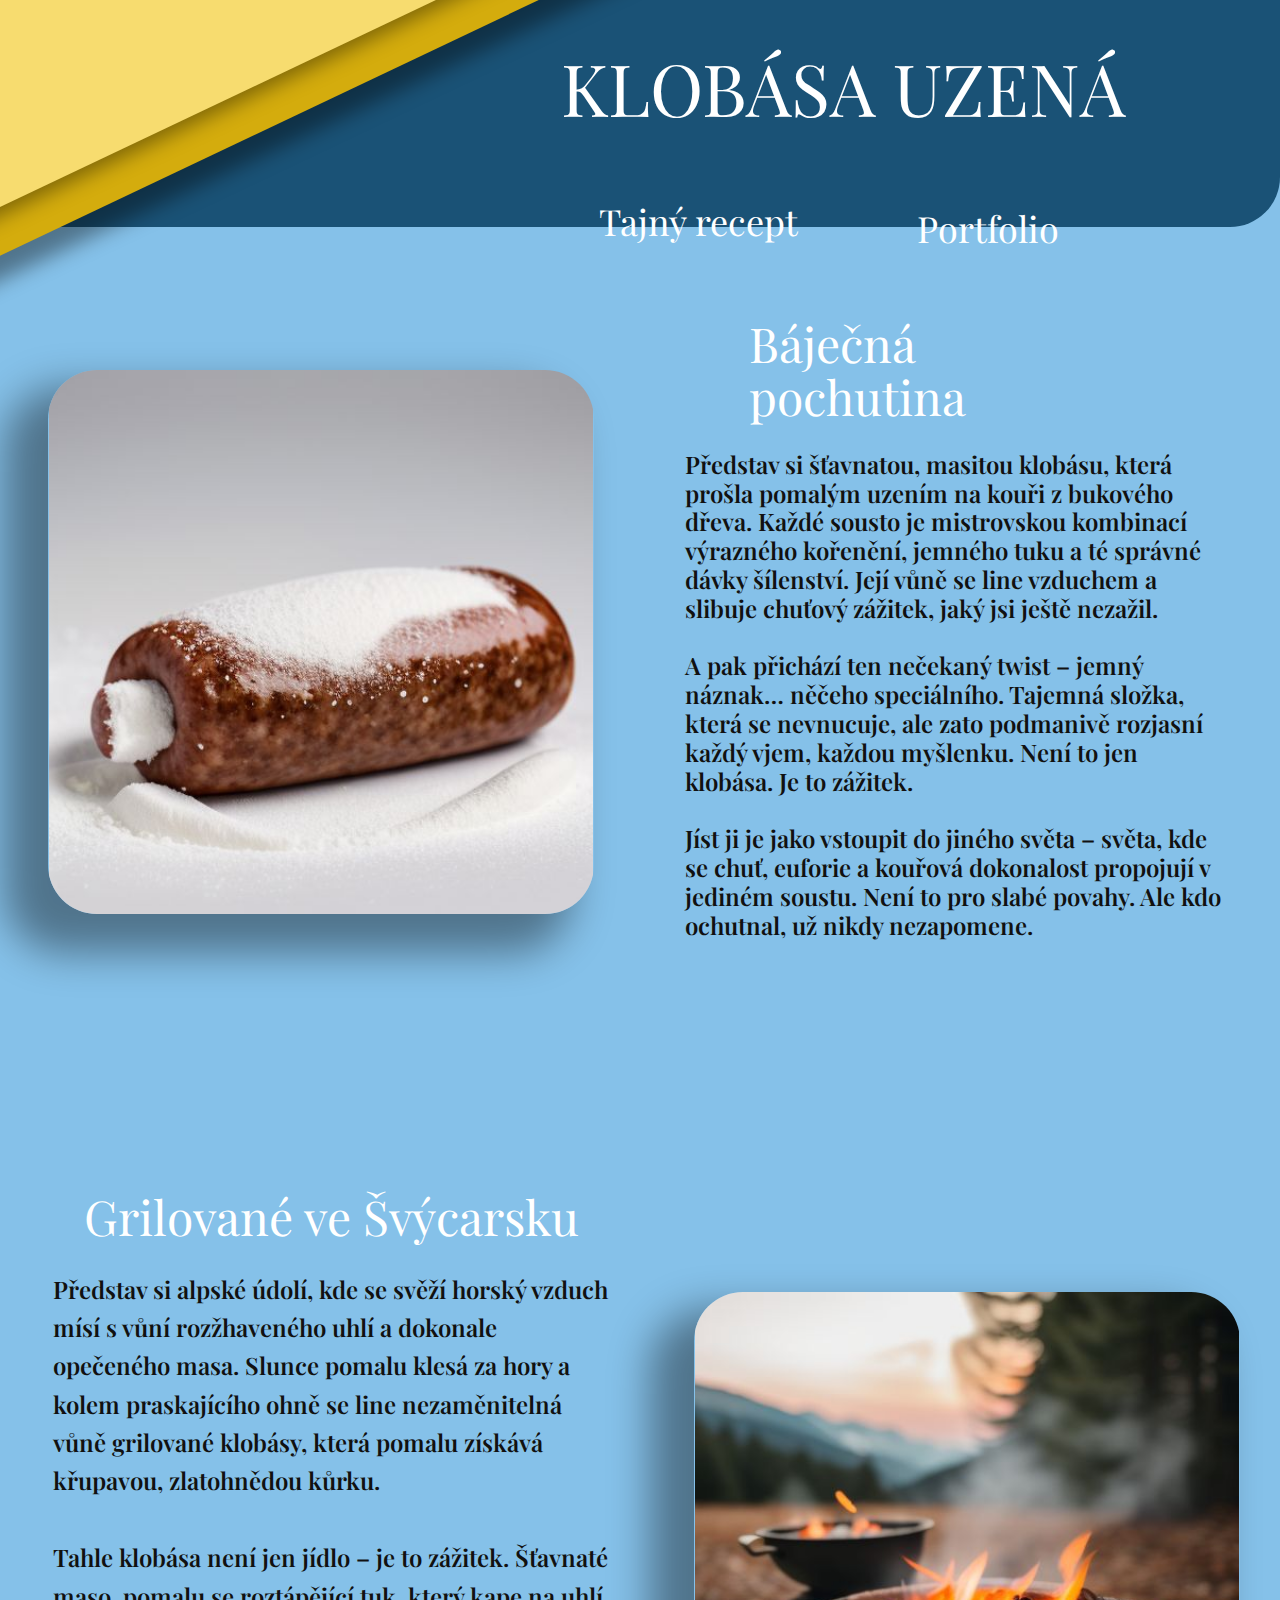
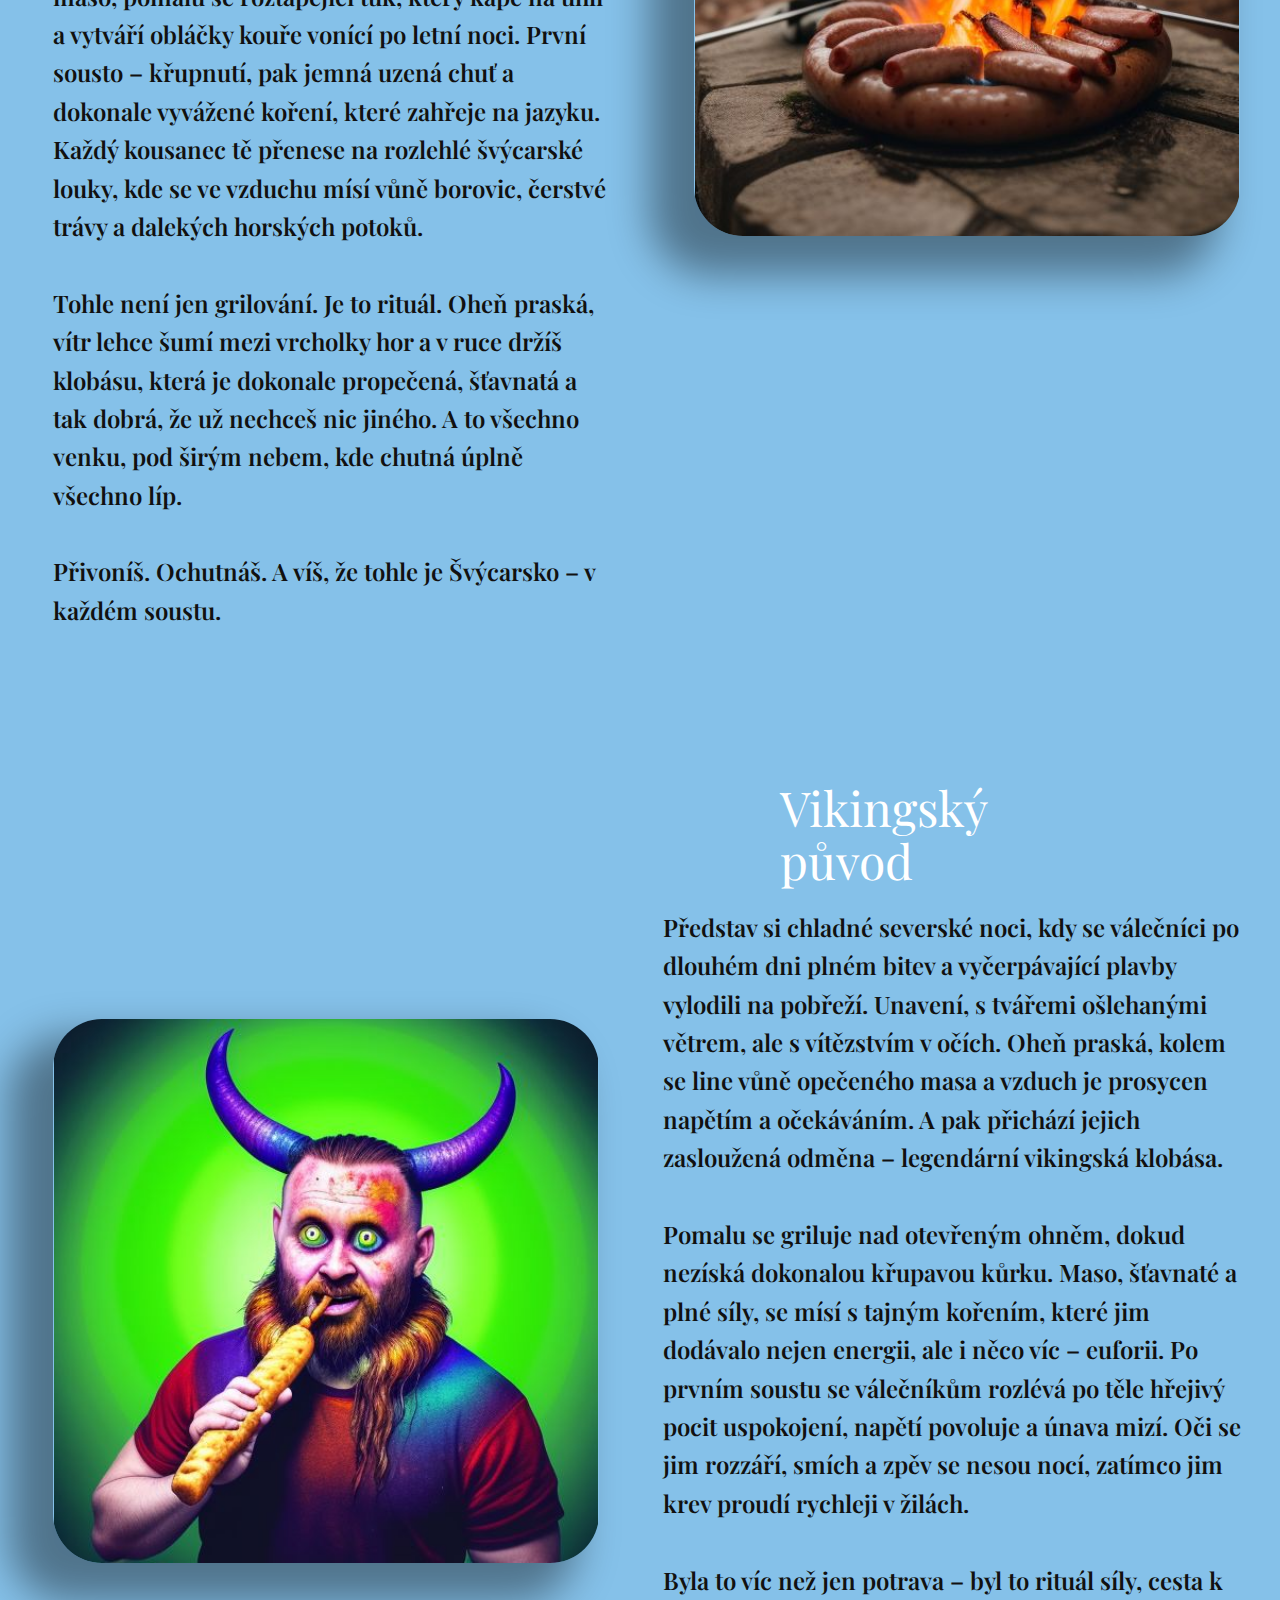
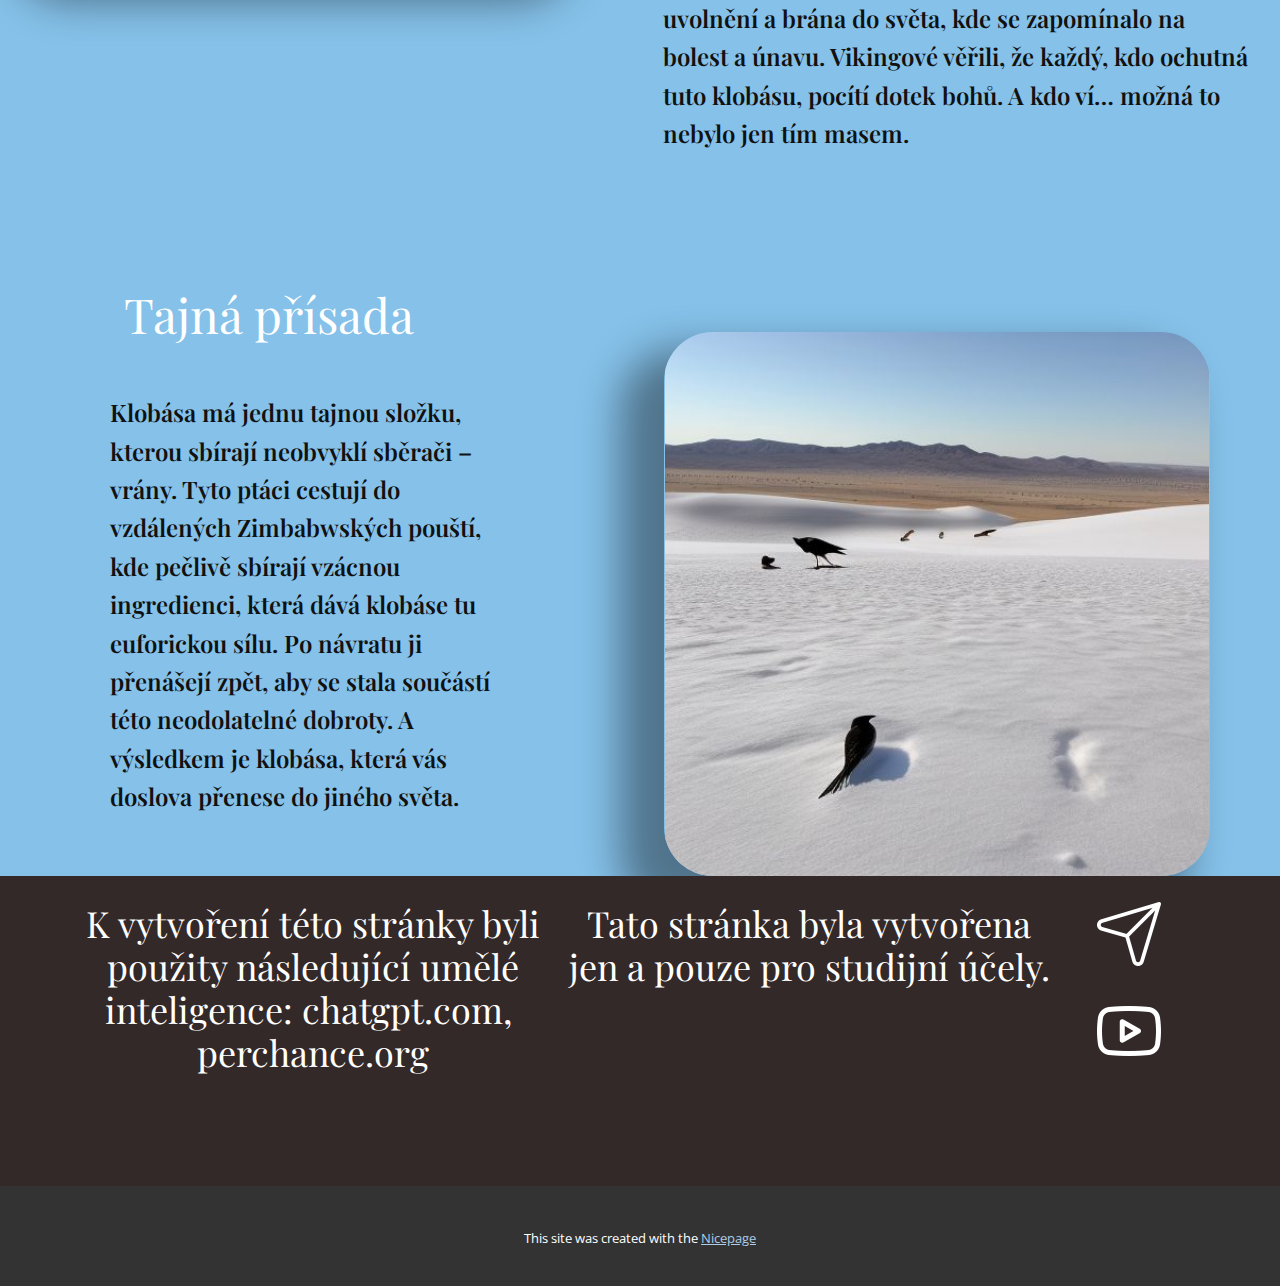
==== index.html @ b47172a7 "Add files via upload" ====
<!DOCTYPE html>
<html style="font-size: 16px;" lang="en"><head>
    <meta name="viewport" content="width=device-width, initial-scale=1.0">
    <meta charset="utf-8">
    <meta name="keywords" content="KLOBÁSA UZENÁ​, Báječná pochutina​, Grilované ve Švýcarsku​, Vikingský původ​, Tajná přísada​">
    <meta name="description" content="">
    <title>Home</title>
    <link rel="stylesheet" href="nicepage.css" media="screen">
<link rel="stylesheet" href="index.css" media="screen">
    <script class="u-script" type="text/javascript" src="jquery.js" defer=""></script>
    <script class="u-script" type="text/javascript" src="nicepage.js" defer=""></script>
    <meta name="generator" content="Nicepage 7.5.2, nicepage.com">
    
    
    
    <link id="u-theme-google-font" rel="stylesheet" href="https://fonts.googleapis.com/css?family=Roboto:100,100i,300,300i,400,400i,500,500i,700,700i,900,900i|Open+Sans:300,300i,400,400i,500,500i,600,600i,700,700i,800,800i">
    <link id="u-page-google-font" rel="stylesheet" href="https://fonts.googleapis.com/css?family=Playfair+Display:400,400i,500,500i,600,600i,700,700i,800,800i,900,900i">
    <script type="application/ld+json">{
		"@context": "http://schema.org",
		"@type": "Organization",
		"name": ""
}</script>
    <meta name="theme-color" content="#478ac9">
    <meta property="og:title" content="Home">
    <meta property="og:type" content="website">
  <meta data-intl-tel-input-cdn-path="intlTelInput/"></head>
  <body data-home-page="Home.html" data-home-page-title="Home" data-path-to-root="./" data-include-products="false" class="u-body u-overlap u-overlap-contrast u-overlap-transparent u-xl-mode" data-lang="en"><header class="u-clearfix u-custom-color-8 u-header u-header" id="header"></header>
    <section class="u-clearfix u-custom-color-8 u-section-1" id="block-1">
      <div class="u-custom-color-7 u-expanded-width u-radius u-shape u-shape-round u-shape-1"></div>
      <div class="u-rotation-parent u-rotation-parent-1">
        <div class="u-custom-color-5 u-shape u-shape-rectangle u-shape-2"></div>
      </div>
      <div class="u-rotation-parent u-rotation-parent-2">
        <div class="u-custom-color-6 u-shape u-shape-rectangle u-shape-3"></div>
      </div>
      <h1 class="u-custom-font u-font-playfair-display u-text u-text-1">KLOBÁSA UZENÁ </h1>
      <img class="u-image u-image-contain u-image-round u-radius u-image-1" src="images/staensoubor1.jpeg" alt="" data-image-width="512" data-image-height="512">
      <h2 class="u-custom-font u-font-playfair-display u-text u-text-default-xl u-text-2">Báječná pochutina </h2>
      <h4 class="u-custom-font u-font-playfair-display u-text u-text-body-color u-text-3"> Představ si šťavnatou, masitou klobásu, která prošla pomalým uzením na kouři z bukového dřeva. Každé sousto je mistrovskou kombinací výrazného kořenění, jemného tuku a té správné dávky šílenství. Její vůně se line vzduchem a slibuje chuťový zážitek, jaký jsi ještě nezažil.<br>
        <br>A pak přichází ten nečekaný twist – jemný náznak… něčeho speciálního. Tajemná složka, která se nevnucuje, ale zato podmanivě rozjasní každý vjem, každou myšlenku. Není to jen klobása. Je to zážitek.<br>
        <br>Jíst ji je jako vstoupit do jiného světa – světa, kde se chuť, euforie a kouřová dokonalost propojují v jediném soustu. Není to pro slabé povahy. Ale kdo ochutnal, už nikdy nezapomene.
      </h4>
      <h3 class="u-custom-font u-font-playfair-display u-text u-text-4">
        <a class="u-active-none u-border-none u-btn u-button-link u-button-style u-hover-none u-none u-text-white u-btn-1" href="Page-1.html" data-page-id="16086563" title="Page 1">Tajný recept </a>
      </h3>
      <h3 class="u-custom-font u-font-playfair-display u-text u-text-5">
        <a class="u-active-none u-border-none u-btn u-button-link u-button-style u-hover-none u-none u-text-body-alt-color u-btn-2" href="Page-2.html" data-page-id="832715225" title="Page 2">Portfolio </a>
      </h3>
      <h2 class="u-custom-font u-font-playfair-display u-text u-text-default u-text-6">Grilované ve Švýcarsku </h2>
      <p class="u-custom-font u-font-playfair-display u-text u-text-body-color u-text-7"> Představ si alpské údolí, kde se svěží horský vzduch mísí s vůní rozžhaveného uhlí a dokonale opečeného masa. Slunce pomalu klesá za hory a kolem praskajícího ohně se line nezaměnitelná vůně grilované klobásy, která pomalu získává křupavou, zlatohnědou kůrku.<br>
        <br>Tahle klobása není jen jídlo – je to zážitek. Šťavnaté maso, pomalu se roztápějící tuk, který kape na uhlí a vytváří obláčky kouře vonící po letní noci. První sousto – křupnutí, pak jemná uzená chuť a dokonale vyvážené koření, které zahřeje na jazyku. Každý kousanec tě přenese na rozlehlé švýcarské louky, kde se ve vzduchu mísí vůně borovic, čerstvé trávy a dalekých horských potoků.<br>
        <br>Tohle není jen grilování. Je to rituál. Oheň praská, vítr lehce šumí mezi vrcholky hor a v ruce držíš klobásu, která je dokonale propečená, šťavnatá a tak dobrá, že už nechceš nic jiného. A to všechno venku, pod širým nebem, kde chutná úplně všechno líp.<br>
        <br>Přivoníš. Ochutnáš. A víš, že tohle je Švýcarsko – v každém soustu.
      </p>
      <img class="u-image u-image-contain u-image-round u-radius u-image-2" src="images/staensoubor2.jpeg" alt="" data-image-width="512" data-image-height="512">
      <h2 class="u-custom-font u-font-playfair-display u-text u-text-default-xl u-text-8">Vikingský původ </h2>
      <p class="u-custom-font u-font-playfair-display u-text u-text-body-color u-text-9"> Představ si chladné severské noci, kdy se válečníci po dlouhém dni plném bitev a vyčerpávající plavby vylodili na pobřeží. Unavení, s tvářemi ošlehanými větrem, ale s vítězstvím v očích. Oheň praská, kolem se line vůně opečeného masa a vzduch je prosycen napětím a očekáváním. A pak přichází jejich zasloužená odměna – legendární vikingská klobása.<br>
        <br>Pomalu se griluje nad otevřeným ohněm, dokud nezíská dokonalou křupavou kůrku. Maso, šťavnaté a plné síly, se mísí s tajným kořením, které jim dodávalo nejen energii, ale i něco víc – euforii. Po prvním soustu se válečníkům rozlévá po těle hřejivý pocit uspokojení, napětí povoluje a únava mizí. Oči se jim rozzáří, smích a zpěv se nesou nocí, zatímco jim krev proudí rychleji v žilách.<br>
        <br>Byla to víc než jen potrava – byl to rituál síly, cesta k uvolnění a brána do světa, kde se zapomínalo na bolest a únavu. Vikingové věřili, že každý, kdo ochutná tuto klobásu, pocítí dotek bohů. A kdo ví… možná to nebylo jen tím masem.
      </p>
      <img class="u-image u-image-contain u-image-round u-radius u-image-3" src="images/staensoubor3.jpeg" alt="" data-image-width="512" data-image-height="512">
      <h2 class="u-custom-font u-font-playfair-display u-text u-text-default u-text-10">Tajná přísada </h2>
      <img class="u-image u-image-contain u-image-round u-radius u-image-4" src="images/staensoubor4.jpeg" alt="" data-image-width="512" data-image-height="512">
      <p class="u-custom-font u-font-playfair-display u-text u-text-body-color u-text-11"> Klobása má jednu tajnou složku, kterou sbírají neobvyklí sběrači – vrány. Tyto ptáci cestují do vzdálených Zimbabwských pouští, kde pečlivě sbírají vzácnou ingredienci, která dává klobáse tu euforickou sílu. Po návratu ji přenášejí zpět, aby se stala součástí této neodolatelné dobroty. A výsledkem je klobása, která vás doslova přenese do jiného světa.</p>
    </section>
    
    
    
    <footer class="u-align-center u-clearfix u-container-align-center u-container-align-center-xl u-footer u-palette-2-dark-3 u-footer" id="footer"><div class="u-clearfix u-sheet u-sheet-1">
        <h3 class="u-custom-font u-font-playfair-display u-text u-text-1">Tato stránka byla vytvořena jen a pouze pro studijní účely. </h3>
        <span class="u-file-icon u-icon u-text-white u-icon-1" data-href="https://www.instagram.com/" data-target="_blank"><img src="images/2099085-b16cd06b.png" alt=""></span>
        <h3 class="u-custom-font u-font-playfair-display u-text u-text-2">K vytvoření této stránky byli použity následující umělé inteligence: chatgpt.com, ​perchance.org</h3>
        <span class="u-file-icon u-icon u-text-white u-icon-2" data-href="https://youtube.com/" data-target="_blank"><img src="images/3820269-1885a068.png" alt=""></span>
      </div></footer>
    <section class="u-backlink u-clearfix u-grey-80">
      <p class="u-text">
        <span>This site was created with the </span>
        <a class="u-link" href="https://nicepage.com/" target="_blank" rel="nofollow">
          <span>Nicepage</span>
        </a>
      </p>
    </section>
  
</body></html>
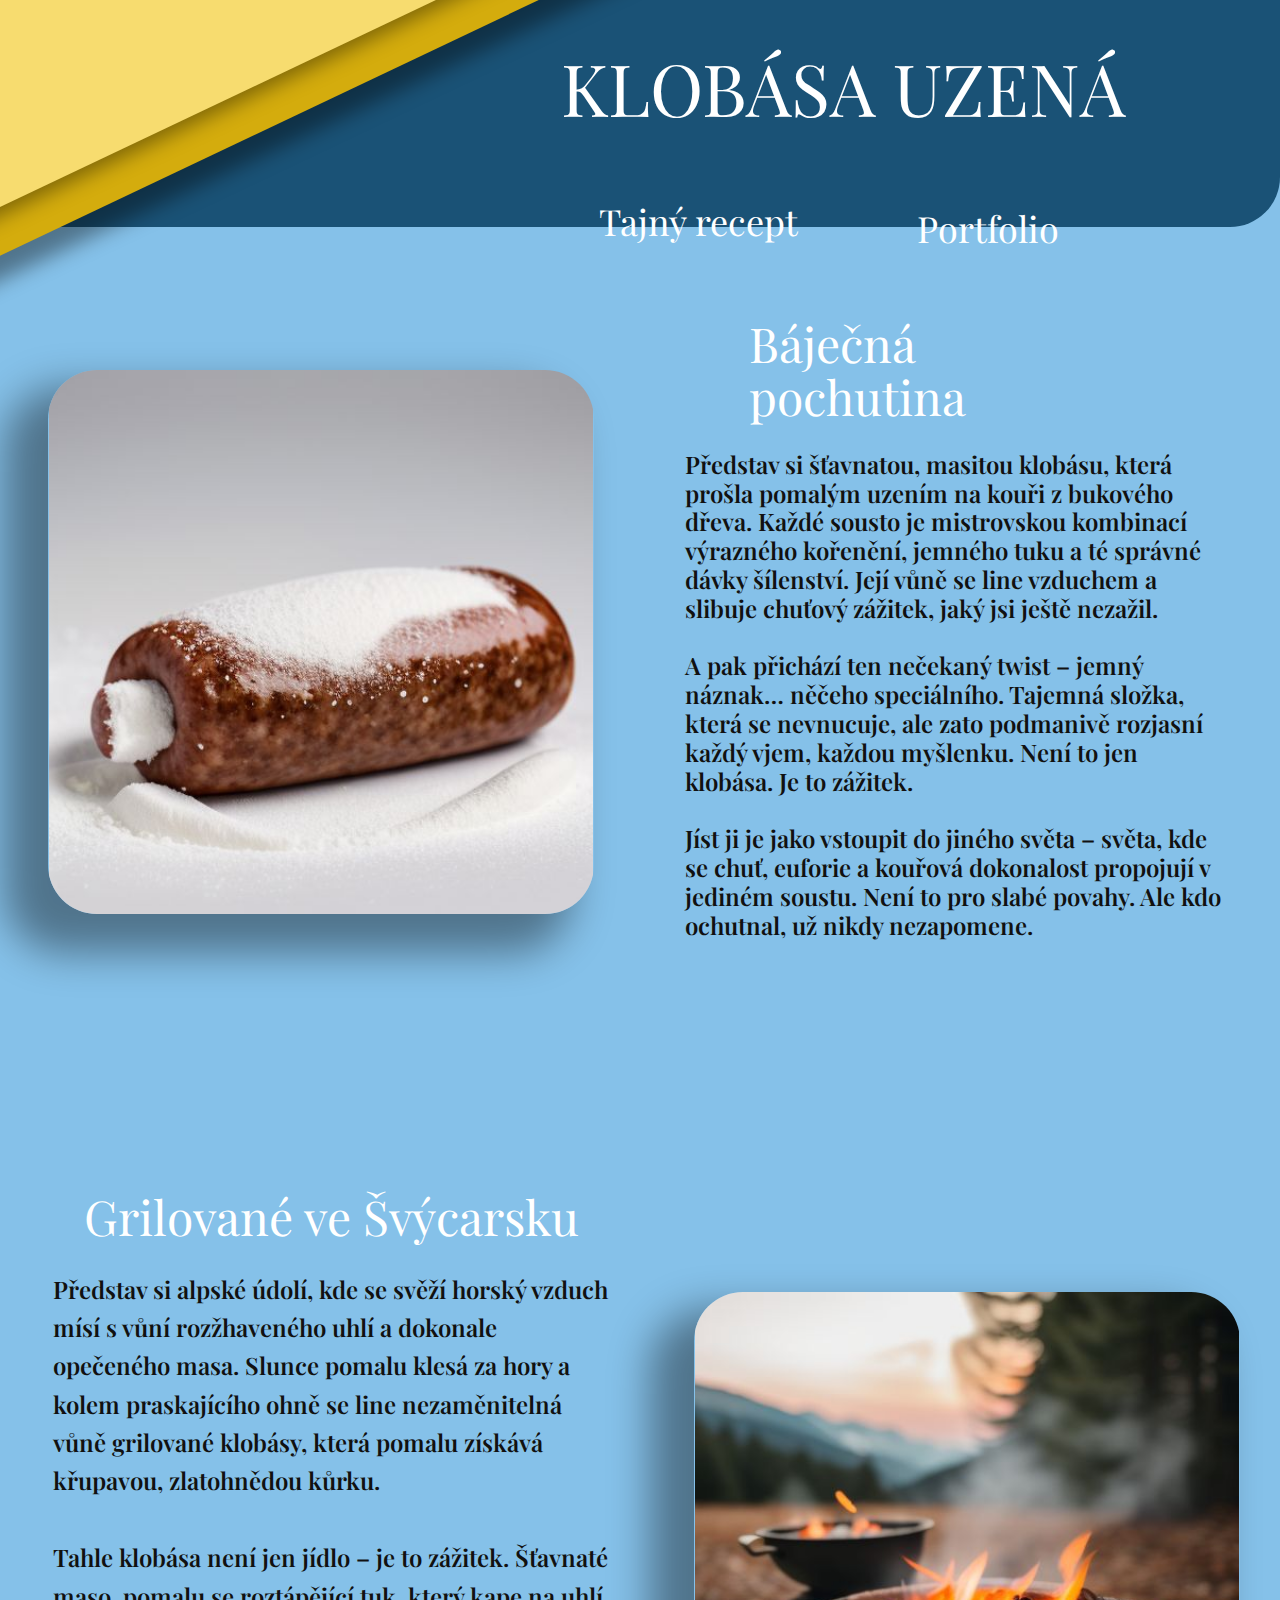
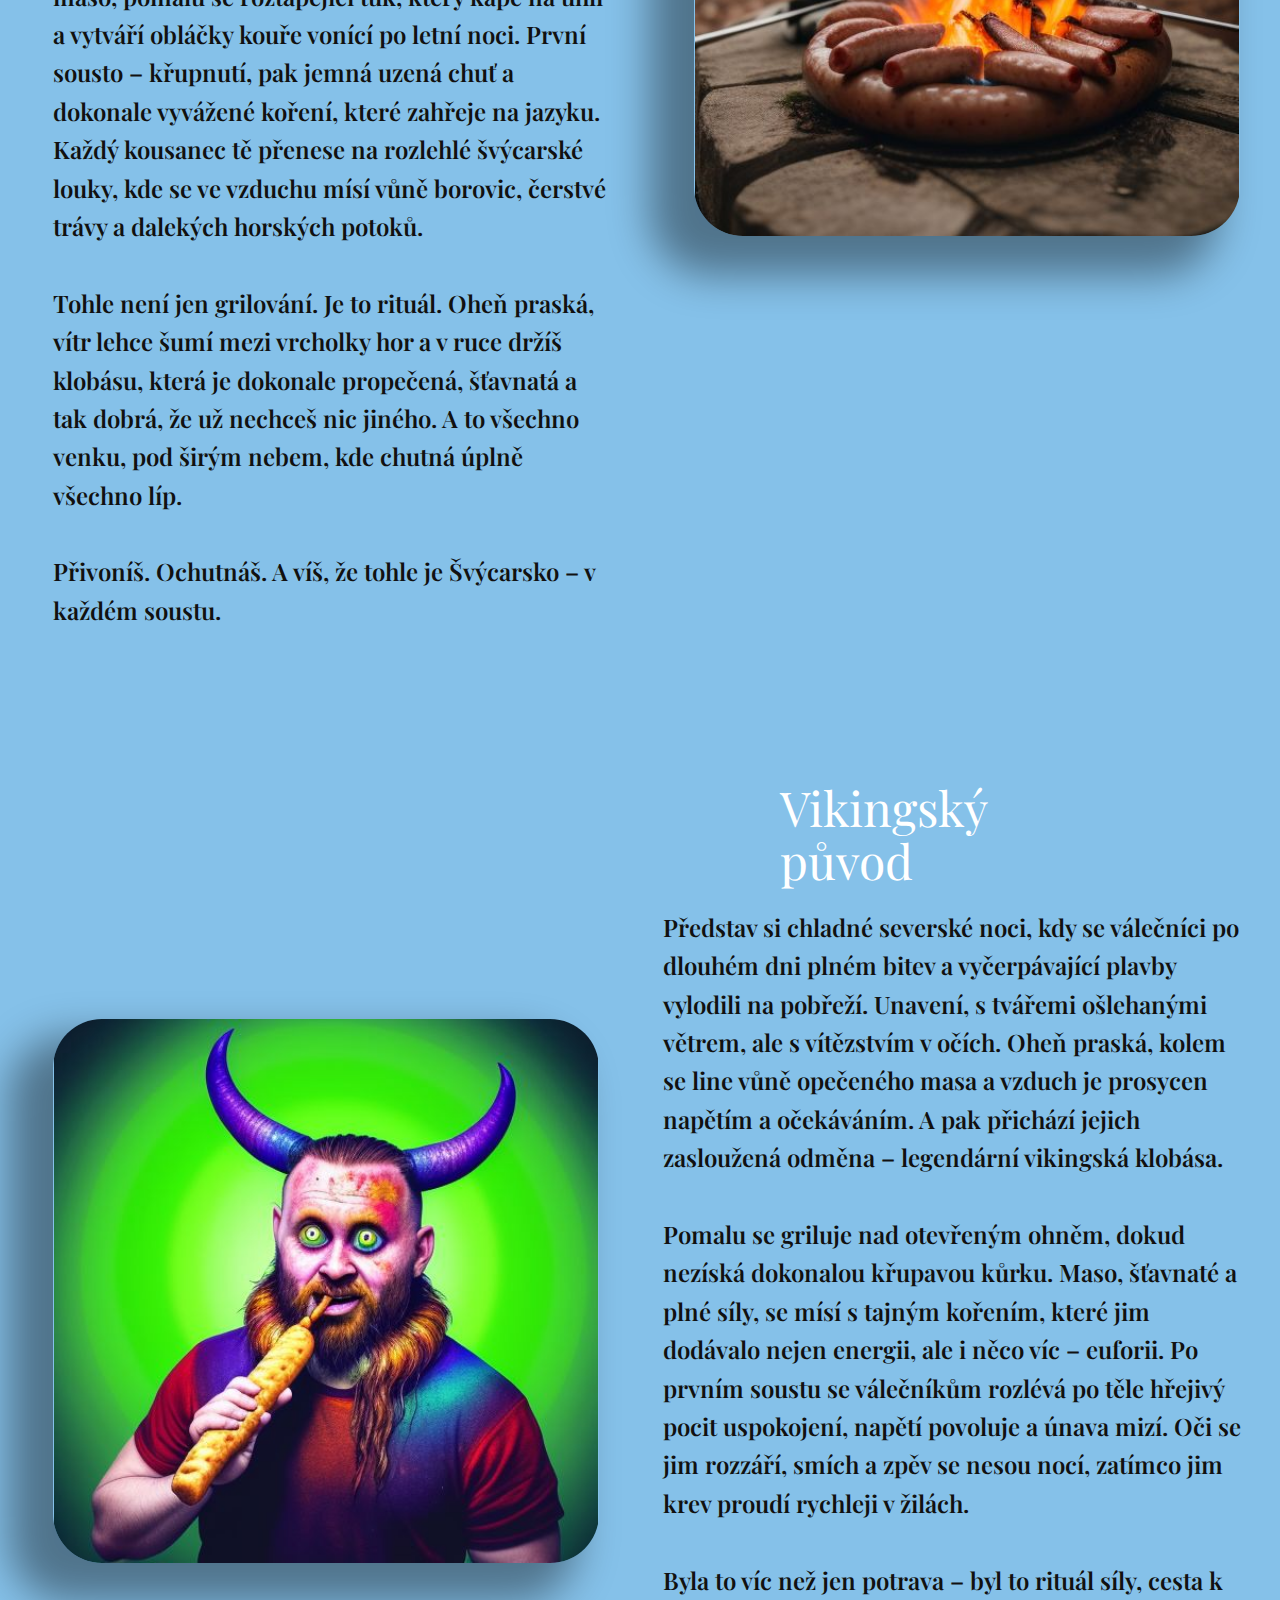
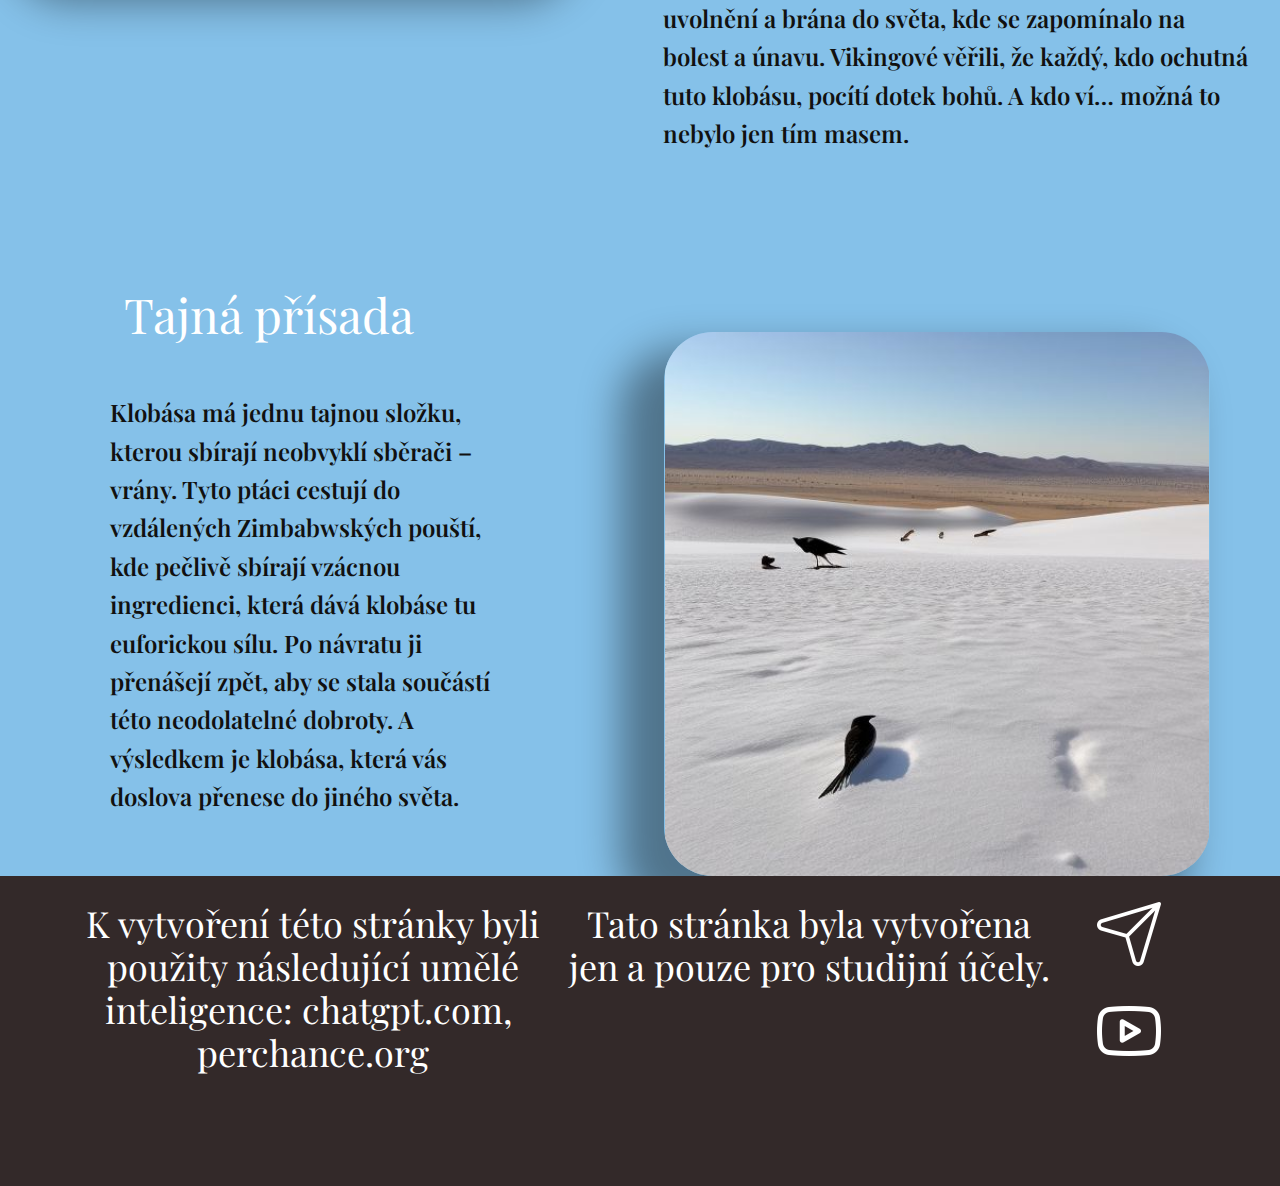
==== commit 677d2b15: "Update index.html" ====
--- a/index.html
+++ b/index.html
@@ -23,7 +23,9 @@
     <meta name="theme-color" content="#478ac9">
     <meta property="og:title" content="Home">
     <meta property="og:type" content="website">
-  <meta data-intl-tel-input-cdn-path="intlTelInput/"></head>
+  <meta data-intl-tel-input-cdn-path="intlTelInput/">
+ <link rel="icon" type="image/png" href="favicon.png">
+</head>
   <body data-home-page="Home.html" data-home-page-title="Home" data-path-to-root="./" data-include-products="false" class="u-body u-overlap u-overlap-contrast u-overlap-transparent u-xl-mode" data-lang="en"><header class="u-clearfix u-custom-color-8 u-header u-header" id="header"></header>
     <section class="u-clearfix u-custom-color-8 u-section-1" id="block-1">
       <div class="u-custom-color-7 u-expanded-width u-radius u-shape u-shape-round u-shape-1"></div>
@@ -72,13 +74,5 @@
         <h3 class="u-custom-font u-font-playfair-display u-text u-text-2">K vytvoření této stránky byli použity následující umělé inteligence: chatgpt.com, ​perchance.org</h3>
         <span class="u-file-icon u-icon u-text-white u-icon-2" data-href="https://youtube.com/" data-target="_blank"><img src="images/3820269-1885a068.png" alt=""></span>
       </div></footer>
-    <section class="u-backlink u-clearfix u-grey-80">
-      <p class="u-text">
-        <span>This site was created with the </span>
-        <a class="u-link" href="https://nicepage.com/" target="_blank" rel="nofollow">
-          <span>Nicepage</span>
-        </a>
-      </p>
-    </section>
   
-</body></html>+</body></html>
